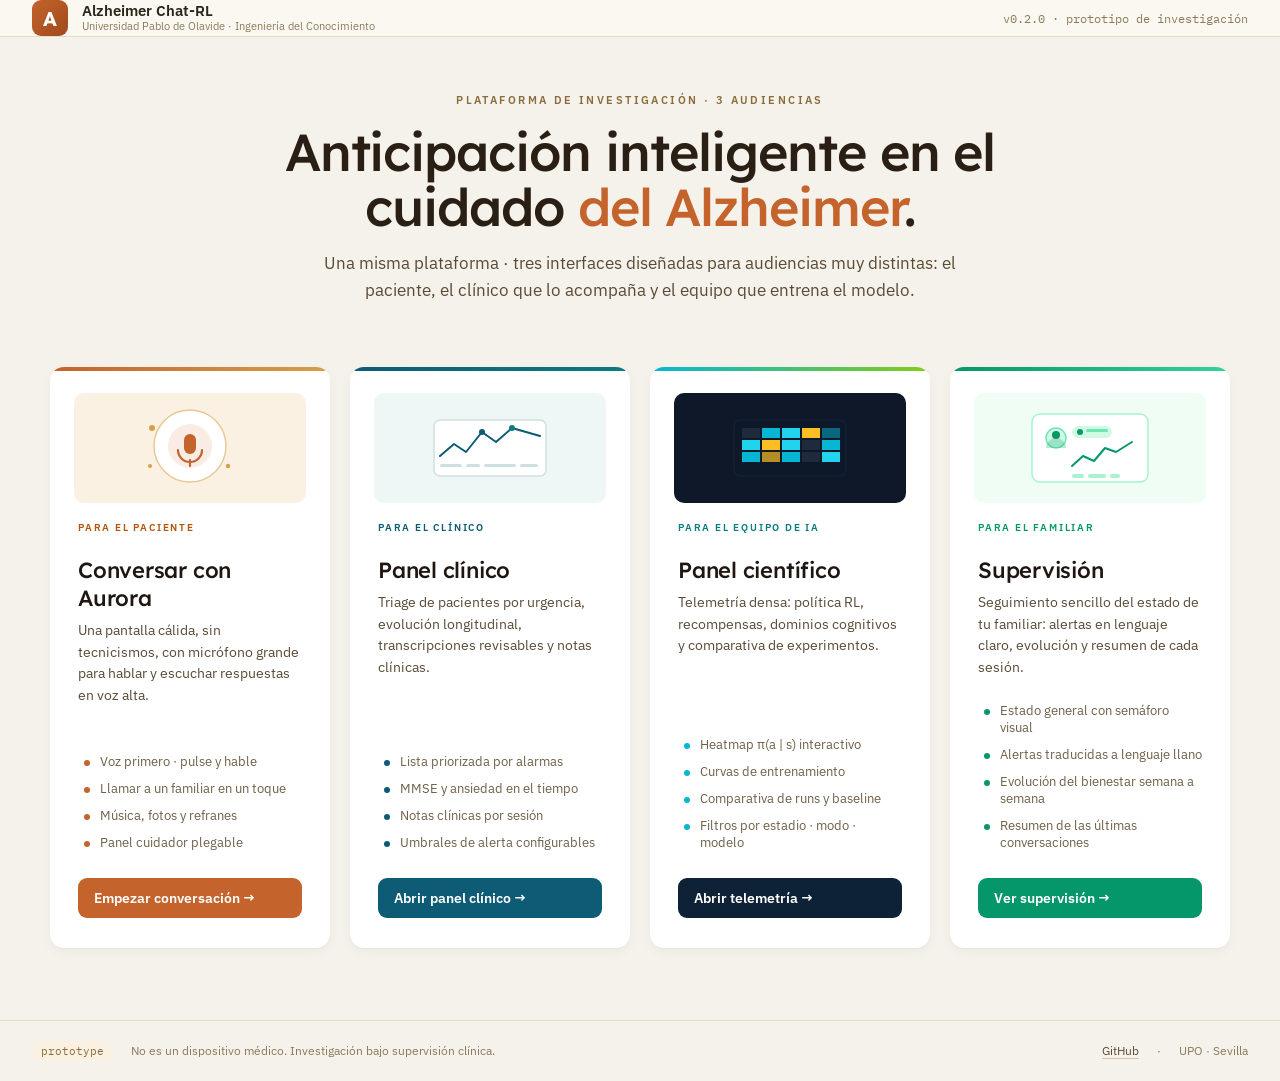
==== index.html @ 6c5c4b66 "feat: web-app estatica autonoma para GitHub Pages (landing + 4 paneles) Paginas en la raiz del repo " ====
<!DOCTYPE html>
<html lang="es">
<head>
<meta charset="UTF-8"/>
<meta name="viewport" content="width=device-width, initial-scale=1.0"/>
<title>Alzheimer Chat-RL · Panel central</title>
<link rel="preconnect" href="https://fonts.googleapis.com"/>
<link rel="preconnect" href="https://fonts.gstatic.com" crossorigin/>
<link href="https://fonts.googleapis.com/css2?family=Lexend:wght@300;400;500;600;700&family=IBM+Plex+Sans:wght@300;400;500;600;700&family=IBM+Plex+Mono:wght@400;500&display=swap" rel="stylesheet"/>
<style>
  * { box-sizing: border-box; margin: 0; padding: 0; }
  html, body { height: 100%; }
  body {
    font-family: 'IBM Plex Sans', system-ui, sans-serif;
    background: #f5f2eb;
    color: #2a2419;
    min-height: 100vh;
    display: flex;
    flex-direction: column;
    overflow-x: hidden;
  }

  /* Topbar */
  .topbar {
    height: 64px;
    display: flex;
    align-items: center;
    padding: 0 32px;
    gap: 14px;
    border-bottom: 1px solid #e3dcc8;
    background: #fbf8f1;
  }
  .brand-mark {
    width: 36px; height: 36px; border-radius: 9px;
    background: linear-gradient(135deg, #c4632b, #a04a1c);
    color: #fff; font-weight: 700; font-size: 20px;
    display: flex; align-items: center; justify-content: center;
    font-family: 'Lexend', sans-serif;
  }
  .brand-text { line-height: 1.2; }
  .brand-title { font-size: 15px; font-weight: 600; color: #2a2419; }
  .brand-sub { font-size: 11px; color: #8a7a5a; }
  .topbar-spacer { flex: 1; }
  .topbar-meta { font-size: 12px; color: #8a7a5a; font-family: 'IBM Plex Mono', monospace; }

  /* Hero */
  main {
    flex: 1;
    display: flex;
    flex-direction: column;
    align-items: center;
    padding: 56px 24px 24px;
    width: 100%;
  }
  .kicker {
    font-size: 11px;
    letter-spacing: .22em;
    font-weight: 600;
    color: #8a6c3c;
    margin-bottom: 18px;
    text-transform: uppercase;
  }
  h1 {
    font-family: 'Lexend', sans-serif;
    font-size: clamp(34px, 5vw, 52px);
    font-weight: 500;
    line-height: 1.05;
    letter-spacing: -.02em;
    text-align: center;
    max-width: 820px;
    color: #2a1f15;
  }
  h1 em {
    font-style: normal;
    color: #c4632b;
  }
  .lead {
    font-size: 17px;
    color: #5a4a36;
    max-width: 640px;
    text-align: center;
    margin-top: 16px;
    line-height: 1.55;
  }

  /* Cards */
  .cards {
    display: grid;
    grid-template-columns: repeat(4, 280px);
    gap: 20px;
    margin-top: 64px;
    margin-bottom: 48px;
  }
  @media (max-width: 1240px) {
    .cards { grid-template-columns: repeat(2, 320px); }
  }
  @media (max-width: 700px) {
    .cards { grid-template-columns: 320px; }
  }

  .card {
    background: #fff;
    border-radius: 14px;
    padding: 30px 28px;
    text-decoration: none;
    color: inherit;
    position: relative;
    overflow: hidden;
    transition: transform .18s ease, box-shadow .18s ease;
    box-shadow: 0 1px 0 #00000008, 0 4px 12px #1a120c0a;
    display: flex;
    flex-direction: column;
    min-height: 360px;
  }
  .card:hover {
    transform: translateY(-3px);
    box-shadow: 0 4px 16px #00000010, 0 18px 48px #1a120c14;
  }
  .card-stripe { position: absolute; top: 0; left: 0; right: 0; height: 4px; }
  .card.mayor    .card-stripe { background: linear-gradient(90deg, #c4632b, #d4a04a); }
  .card.medico   .card-stripe { background: linear-gradient(90deg, #0d5b75, #0d7c80); }
  .card.science  .card-stripe { background: linear-gradient(90deg, #06b6d4, #84cc16); }
  .card.familiar .card-stripe { background: linear-gradient(90deg, #059669, #34d399); }

  .card-audience {
    font-size: 10px;
    letter-spacing: .18em;
    font-weight: 600;
    text-transform: uppercase;
    margin-bottom: 22px;
  }
  .mayor   .card-audience { color: #b45309; }
  .medico  .card-audience { color: #0d5b75; }
  .science .card-audience { color: #0d7c80; }
  .familiar .card-audience { color: #059669; }

  .card-illus {
    height: 110px;
    margin: -4px -4px 18px;
    border-radius: 10px;
    display: flex; align-items: center; justify-content: center;
  }
  .mayor   .card-illus { background: #fbf1e3; }
  .medico  .card-illus { background: #eef6f6; }
  .science .card-illus { background: #0f1828; }
  .familiar .card-illus { background: #f0fdf4; }

  .card-title {
    font-family: 'Lexend', sans-serif;
    font-size: 22px;
    font-weight: 500;
    color: #1f1611;
    letter-spacing: -.01em;
    margin-bottom: 8px;
  }
  .card-desc {
    font-size: 14px;
    color: #5a4a36;
    line-height: 1.55;
    margin-bottom: 18px;
    flex: 1;
  }
  .card-features {
    list-style: none;
    margin-bottom: 22px;
  }
  .card-features li {
    font-size: 13px;
    color: #6f5f47;
    padding: 5px 0;
    padding-left: 22px;
    position: relative;
  }
  .card-features li::before {
    content: '';
    position: absolute;
    left: 6px; top: 12px;
    width: 6px; height: 6px;
    border-radius: 50%;
  }
  .mayor   .card-features li::before { background: #c4632b; }
  .medico  .card-features li::before { background: #0d5b75; }
  .science .card-features li::before { background: #06b6d4; }
  .familiar .card-features li::before { background: #059669; }

  .card-cta {
    display: inline-flex; align-items: center; gap: 8px;
    padding: 11px 16px;
    border-radius: 9px;
    font-weight: 600;
    font-size: 14px;
    color: #fff;
  }
  .mayor   .card-cta { background: #c4632b; }
  .medico  .card-cta { background: #0d5b75; }
  .science .card-cta { background: #0d2236; }
  .familiar .card-cta { background: #059669; }

  /* Footer */
  .footer {
    margin-top: auto;
    padding: 20px 32px;
    border-top: 1px solid #e3dcc8;
    font-size: 12px;
    color: #8a7a5a;
    display: flex;
    align-items: center;
    gap: 18px;
    flex-wrap: wrap;
  }
  .footer a { color: #5a4a36; text-decoration: none; border-bottom: 1px solid #d4c4ab; }
  .footer a:hover { color: #2a1f15; }
  .footer-tag {
    display: inline-flex; align-items: center; gap: 6px;
    padding: 3px 9px; border-radius: 99px;
    background: #fbf1e3; color: #8a6c3c;
    font-family: 'IBM Plex Mono', monospace;
    font-size: 11px;
  }
</style>
</head>
<body>

<header class="topbar">
  <div class="brand-mark">A</div>
  <div class="brand-text">
    <div class="brand-title">Alzheimer Chat-RL</div>
    <div class="brand-sub">Universidad Pablo de Olavide · Ingeniería del Conocimiento</div>
  </div>
  <div class="topbar-spacer"></div>
  <span class="topbar-meta">v0.2.0 · prototipo de investigación</span>
</header>

<main>
  <div class="kicker">Plataforma de investigación · 3 audiencias</div>
  <h1>Anticipación inteligente en el cuidado <em>del Alzheimer</em>.</h1>
  <p class="lead">Una misma plataforma · tres interfaces diseñadas para audiencias muy distintas: el paciente, el clínico que lo acompaña y el equipo que entrena el modelo.</p>

  <div class="cards">

    <a class="card mayor" href="app.html">
      <span class="card-stripe"></span>
      <div class="card-illus">
        <!-- Mic-warmth illustration -->
        <svg width="120" height="84" viewBox="0 0 120 84" fill="none">
          <circle cx="60" cy="40" r="36" fill="#fff" stroke="#e8c896" stroke-width="1.5"/>
          <circle cx="60" cy="40" r="22" fill="#c4632b" opacity=".12"/>
          <rect x="54" y="28" width="12" height="20" rx="6" fill="#c4632b"/>
          <path d="M48 44a12 12 0 0 0 24 0M60 54v6" stroke="#c4632b" stroke-width="2.2" stroke-linecap="round" fill="none"/>
          <circle cx="22" cy="22" r="3" fill="#d4a04a"/>
          <circle cx="98" cy="60" r="2.2" fill="#d4a04a"/>
          <circle cx="20" cy="60" r="2" fill="#d4a04a"/>
        </svg>
      </div>
      <div class="card-audience">Para el paciente</div>
      <div class="card-title">Conversar con Aurora</div>
      <div class="card-desc">Una pantalla cálida, sin tecnicismos, con micrófono grande para hablar y escuchar respuestas en voz alta.</div>
      <ul class="card-features">
        <li>Voz primero · pulse y hable</li>
        <li>Llamar a un familiar en un toque</li>
        <li>Música, fotos y refranes</li>
        <li>Panel cuidador plegable</li>
      </ul>
      <span class="card-cta">Empezar conversación →</span>
    </a>

    <a class="card medico" href="dashboard.html">
      <span class="card-stripe"></span>
      <div class="card-illus">
        <svg width="140" height="84" viewBox="0 0 140 84" fill="none">
          <rect x="14" y="14" width="112" height="56" rx="6" fill="#fff" stroke="#cfe0e0" stroke-width="1.5"/>
          <path d="M20 50 L34 38 L46 46 L62 26 L76 36 L92 22 L120 30"
            fill="none" stroke="#0d5b75" stroke-width="2" stroke-linecap="round" stroke-linejoin="round"/>
          <circle cx="62" cy="26" r="3" fill="#0d5b75"/>
          <circle cx="92" cy="22" r="3" fill="#0d7c80"/>
          <rect x="20" y="58" width="22" height="3" rx="1.5" fill="#cfe0e0"/>
          <rect x="46" y="58" width="14" height="3" rx="1.5" fill="#cfe0e0"/>
          <rect x="64" y="58" width="32" height="3" rx="1.5" fill="#cfe0e0"/>
          <rect x="100" y="58" width="18" height="3" rx="1.5" fill="#cfe0e0"/>
        </svg>
      </div>
      <div class="card-audience">Para el clínico</div>
      <div class="card-title">Panel clínico</div>
      <div class="card-desc">Triage de pacientes por urgencia, evolución longitudinal, transcripciones revisables y notas clínicas.</div>
      <ul class="card-features">
        <li>Lista priorizada por alarmas</li>
        <li>MMSE y ansiedad en el tiempo</li>
        <li>Notas clínicas por sesión</li>
        <li>Umbrales de alerta configurables</li>
      </ul>
      <span class="card-cta">Abrir panel clínico →</span>
    </a>

    <a class="card science" href="science.html">
      <span class="card-stripe"></span>
      <div class="card-illus">
        <svg width="140" height="84" viewBox="0 0 140 84" fill="none">
          <rect x="14" y="14" width="112" height="56" rx="6" fill="#0d1828" stroke="#1a2438" stroke-width="1"/>
          <!-- heatmap mini -->
          <g>
            <rect x="22" y="22" width="18" height="10" fill="#1f2a3f"/>
            <rect x="42" y="22" width="18" height="10" fill="#06b6d4"/>
            <rect x="62" y="22" width="18" height="10" fill="#22d3ee"/>
            <rect x="82" y="22" width="18" height="10" fill="#fbbf24"/>
            <rect x="102" y="22" width="18" height="10" fill="#06b6d4" opacity=".5"/>
            <rect x="22" y="34" width="18" height="10" fill="#22d3ee"/>
            <rect x="42" y="34" width="18" height="10" fill="#fbbf24"/>
            <rect x="62" y="34" width="18" height="10" fill="#22d3ee"/>
            <rect x="82" y="34" width="18" height="10" fill="#1f2a3f"/>
            <rect x="102" y="34" width="18" height="10" fill="#06b6d4"/>
            <rect x="22" y="46" width="18" height="10" fill="#06b6d4"/>
            <rect x="42" y="46" width="18" height="10" fill="#fbbf24" opacity=".7"/>
            <rect x="62" y="46" width="18" height="10" fill="#06b6d4"/>
            <rect x="82" y="46" width="18" height="10" fill="#1f2a3f"/>
            <rect x="102" y="46" width="18" height="10" fill="#22d3ee"/>
          </g>
        </svg>
      </div>
      <div class="card-audience">Para el equipo de IA</div>
      <div class="card-title">Panel científico</div>
      <div class="card-desc">Telemetría densa: política RL, recompensas, dominios cognitivos y comparativa de experimentos.</div>
      <ul class="card-features">
        <li>Heatmap π(a | s) interactivo</li>
        <li>Curvas de entrenamiento</li>
        <li>Comparativa de runs y baseline</li>
        <li>Filtros por estadio · modo · modelo</li>
      </ul>
      <span class="card-cta">Abrir telemetría →</span>
    </a>

    <a class="card familiar" href="supervise.html">
      <span class="card-stripe"></span>
      <div class="card-illus">
        <svg width="140" height="84" viewBox="0 0 140 84" fill="none">
          <!-- card frame -->
          <rect x="12" y="8" width="116" height="68" rx="8" fill="#fff" stroke="#a7f3d0" stroke-width="1.5"/>
          <!-- person avatar -->
          <circle cx="36" cy="32" r="10" fill="#d1fae5" stroke="#6ee7b7" stroke-width="1.5"/>
          <circle cx="36" cy="29" r="4" fill="#059669"/>
          <path d="M26 42c0-5.5 4.5-10 10-10s10 4.5 10 10" fill="#059669" opacity=".25"/>
          <!-- status pill -->
          <rect x="52" y="20" width="40" height="12" rx="6" fill="#d1fae5"/>
          <circle cx="60" cy="26" r="3" fill="#059669"/>
          <rect x="66" y="23" width="22" height="3" rx="1.5" fill="#6ee7b7"/>
          <!-- trend line -->
          <polyline points="52,60 63,50 74,55 85,42 96,46 112,36" stroke="#059669" stroke-width="2" stroke-linecap="round" stroke-linejoin="round" fill="none"/>
          <!-- mini bars -->
          <rect x="52" y="68" width="12" height="4" rx="2" fill="#a7f3d0"/>
          <rect x="68" y="68" width="18" height="4" rx="2" fill="#a7f3d0"/>
          <rect x="90" y="68" width="10" height="4" rx="2" fill="#a7f3d0"/>
        </svg>
      </div>
      <div class="card-audience">Para el familiar</div>
      <div class="card-title">Supervisión</div>
      <div class="card-desc">Seguimiento sencillo del estado de tu familiar: alertas en lenguaje claro, evolución y resumen de cada sesión.</div>
      <ul class="card-features">
        <li>Estado general con semáforo visual</li>
        <li>Alertas traducidas a lenguaje llano</li>
        <li>Evolución del bienestar semana a semana</li>
        <li>Resumen de las últimas conversaciones</li>
      </ul>
      <span class="card-cta">Ver supervisión →</span>
    </a>

  </div>
</main>

<footer class="footer">
  <span class="footer-tag">prototype</span>
  <span>No es un dispositivo médico. Investigación bajo supervisión clínica.</span>
  <span style="flex: 1"></span>
  <a href="https://github.com/upocuantitativo/alzheimer-chat-rl" target="_blank">GitHub</a>
  <span>·</span>
  <span>UPO · Sevilla</span>
</footer>

</body>
</html>
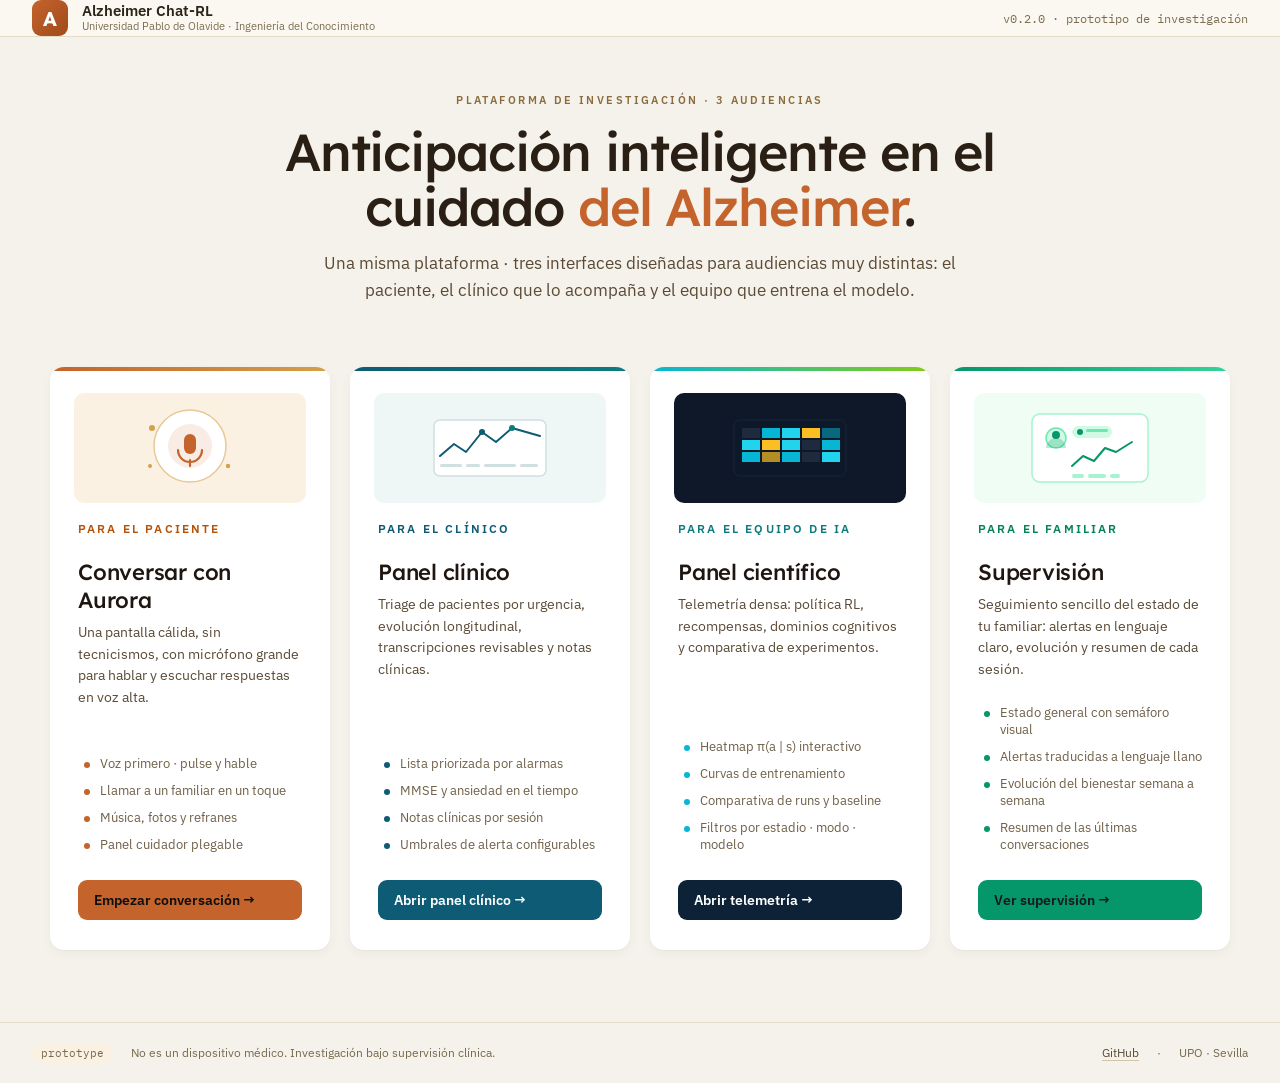
==== commit ee428050: "Legibilidad: contraste y tamaño mínimo de texto (impeccable-fix.css) Solo color y font-size de los e" ====
--- a/index.html
+++ b/index.html
@@ -218,6 +218,7 @@
     font-size: 11px;
   }
 </style>
+<link rel="stylesheet" href="impeccable-fix.css?v=20261124">
 </head>
 <body>
 
--- a/impeccable-fix.css
+++ b/impeccable-fix.css
@@ -0,0 +1,11 @@
+/* Correcciones de legibilidad (impeccable detect), 2026-11-24. Solo color y tamaño de letra.
+   Para deshacerlas: quitar el <link> a este fichero en el HTML. */
+a.card.familiar > div.card-audience { color: #04825b !important; font-size: 12px !important; }
+a.card.familiar > span.card-cta { color: #191919 !important; }
+a.card.mayor > div.card-audience { font-size: 12px !important; }
+a.card.mayor > span.card-cta { color: #0f0f0f !important; }
+a.card.medico > div.card-audience { font-size: 12px !important; }
+a.card.science > div.card-audience { font-size: 12px !important; }
+div.brand-sub { color: #7b6c50 !important; }
+footer.footer > span { color: #776a4e !important; }
+span.topbar-meta { color: #7b6c50 !important; }
